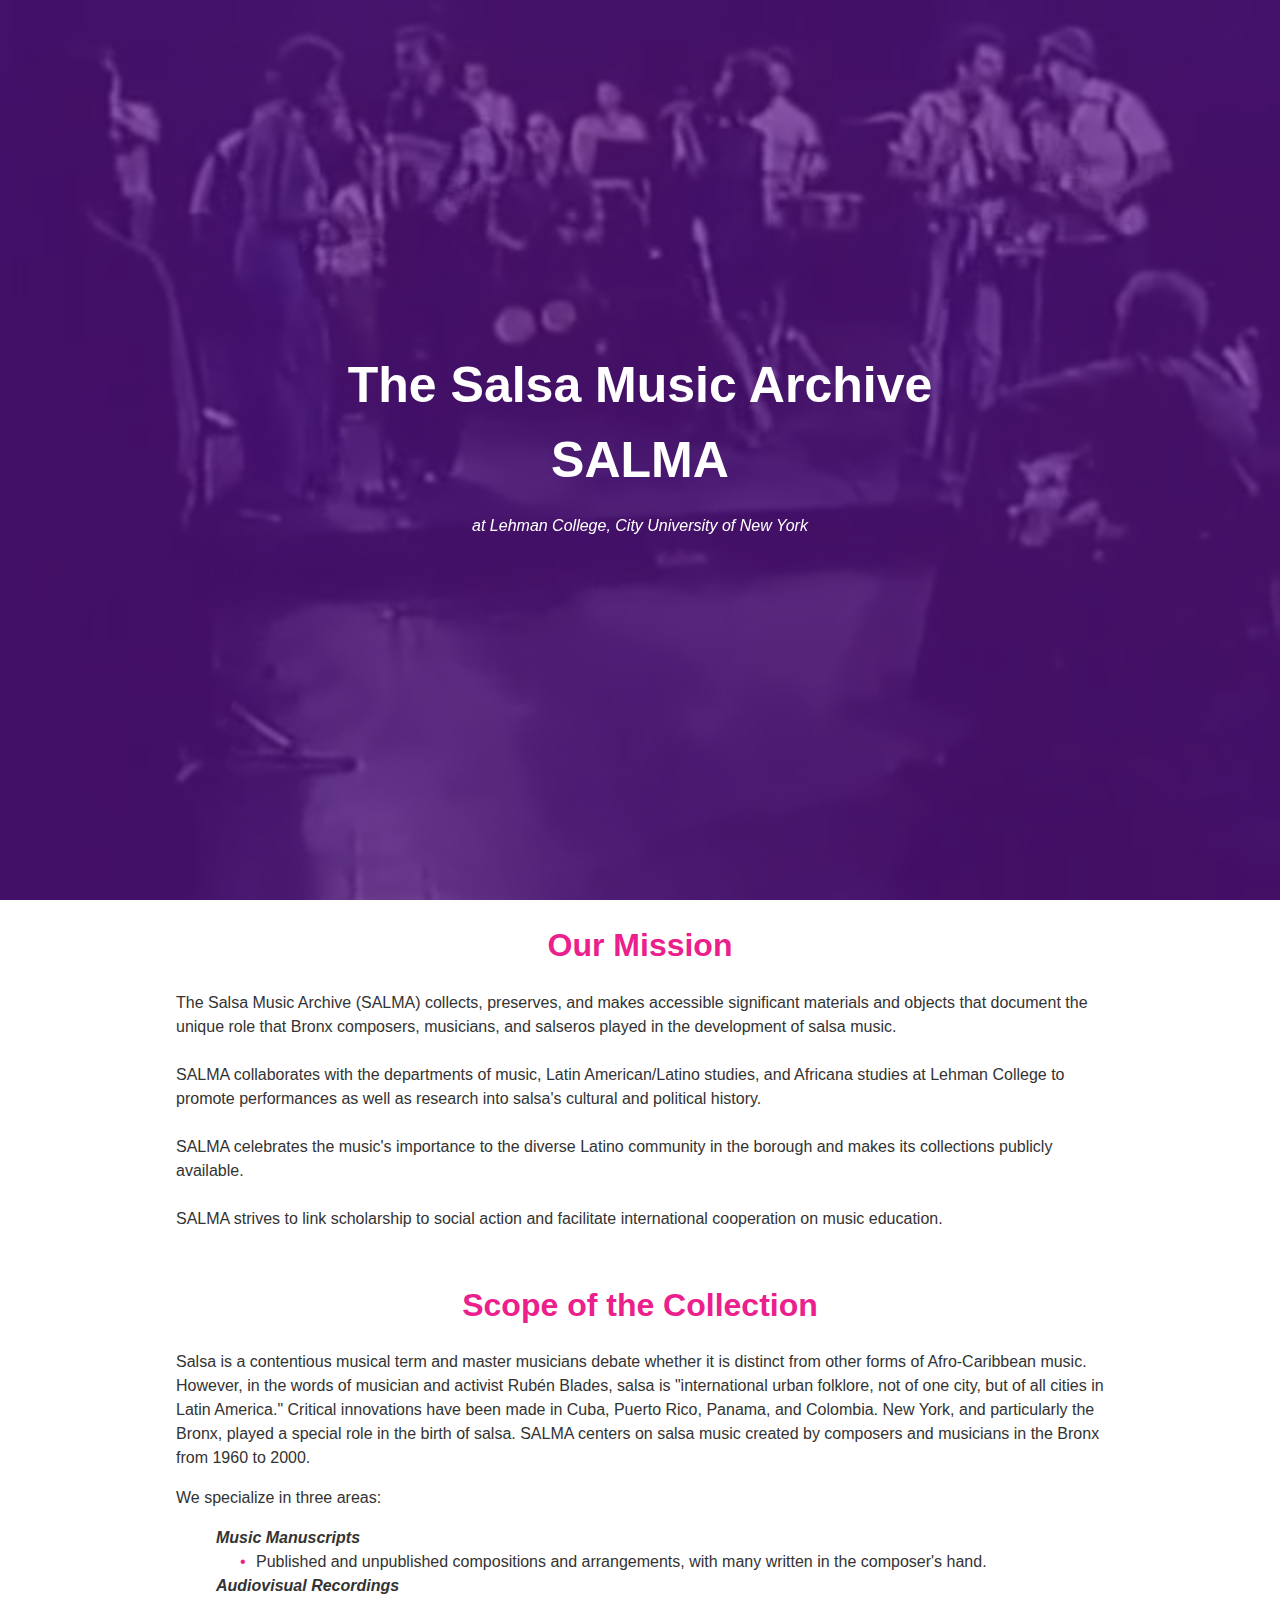
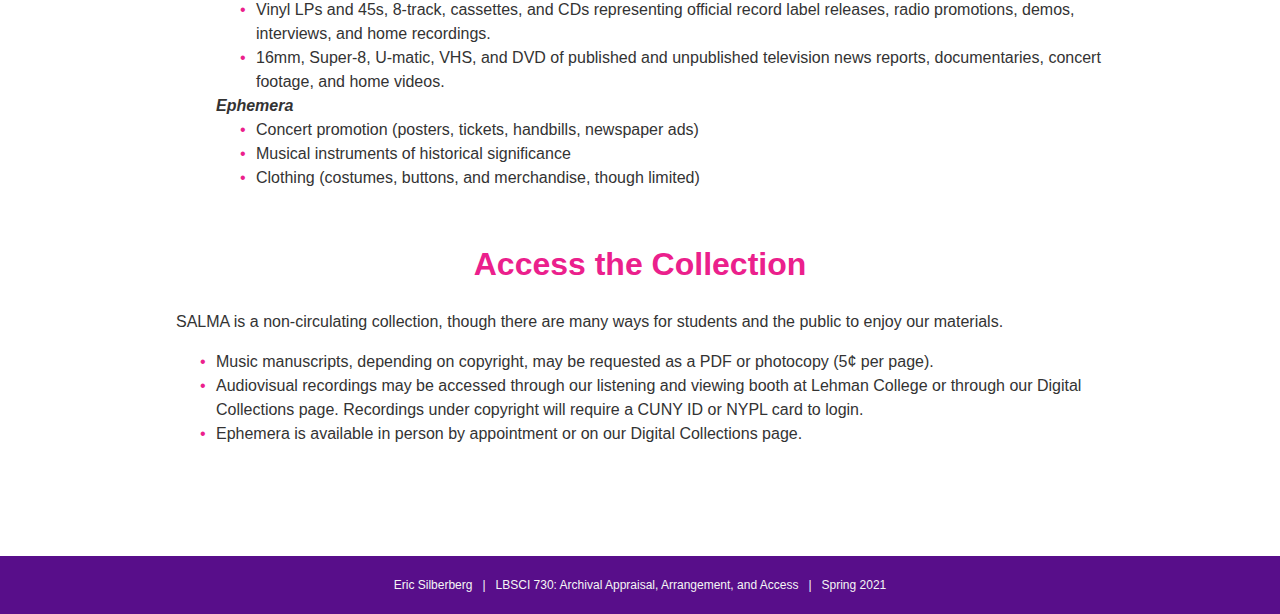
==== index.html @ 9d132114 "first commit" ====
<!DOCTYPE html>
<html lang="en">
<head>
    <meta charset="UTF-8">
    <meta name="viewport" content="width=device-width, initial-scale=1.0">
    <title>Salsa Music Archive</title>
    <link rel="stylesheet" href="style.css">
</head>
<body>
    <header class="v-header container">
        <div class="fullscreen-video-wrap">
            <video src="media/smIntoVideo.mp4" autoplay="true" 
            loop="true" muted="true"></video>
        </div>
        
        <div class="header-overlay"></div>
       
        <div class="header-content">
            <h1>The Salsa Music Archive SALMA</h1>
            <p><i>at Lehman College, City University of New York</i></p>
            <!-- <a href="#" class="btn">Read More</a> -->
        </div>
    </header>
    <section class="section-a">
        <div class="text-container">
            <h1>Our Mission</h1>
            <p>The Salsa Music Archive (SALMA) collects, preserves, and makes accessible significant materials and objects that document the unique role that Bronx composers, musicians, and salseros played in the development of salsa music.
            <br><br>
            SALMA collaborates with the departments of music, Latin American/Latino studies, and Africana studies at Lehman College to promote performances as well as research into salsa's cultural and political history. 
            <br><br>
            SALMA celebrates the music's importance to the diverse Latino community in the borough and makes its collections publicly available.
            <br><br>
            SALMA strives to link scholarship to social action and facilitate international cooperation on music education. 
            </p>
        </div>
    </section>
   
    <section class="section-b">
        <div class="text-container">
            <h1>Scope of the Collection</h1>
            <p>
                Salsa is a contentious musical term and master musicians debate whether it is distinct from other forms of Afro-Caribbean music. However, in the words of musician and activist Rubén Blades, salsa is "international urban folklore, not of one city, but of all cities in Latin America." Critical innovations have been made in Cuba, Puerto Rico, Panama, and Colombia. New York, and particularly the Bronx, played a special role in the birth of salsa. SALMA centers on salsa music created by composers and musicians in the Bronx from 1960 to 2000.  
            </p>
            <p>
                We specialize in three areas:
            </p>
            <ul class="main-list">
                <li><i><b>Music Manuscripts</b></i>
                    <ul class="sub-list">
                        <li>Published and unpublished compositions and arrangements, with many written in the composer's hand.</li>
                    </ul>
                </li> 
                <li><i><b>Audiovisual Recordings</b></i>
                    <ul class="sub-list">
                        <li>Vinyl LPs and 45s, 8-track, cassettes, and CDs representing official record label releases, radio promotions, demos, interviews, and home recordings.</li>
                        <li>16mm, Super-8, U-matic, VHS, and DVD of published and unpublished television news reports, documentaries, concert footage, and home videos.</li>
                    </ul>
                </li>
                <li><b><i>Ephemera</i></b>
                    <ul class="sub-list">
                        <li>Concert promotion (posters, tickets, handbills, newspaper ads)</li>
                        <li>Musical instruments of historical significance</li>
                        <li>Clothing (costumes, buttons, and merchandise, though limited)</li>
                    </ul>  
            </ul>

        </div>
    </section>
    <section class="section-c">
        <div class="text-container">
            <h1>Access the Collection</h1>
            <p>
                SALMA is a non-circulating collection, though there are many ways for students and the public to enjoy our materials.
            </p>
            <ul class="sub-list">
                <li>Music manuscripts, depending on copyright, may be requested as a PDF or photocopy (5¢ per page).</li>
                <li>Audiovisual recordings may be accessed through our listening and viewing booth at Lehman College or through our Digital Collections page. Recordings under copyright will require a CUNY ID or NYPL card to login.</li>
                <li>Ephemera is available in person by appointment or on our Digital Collections page.</li>
            </ul>
        </div>
    </section>
    <footer>
            <p>Eric Silberberg &nbsp;&nbsp|&nbsp;&nbsp LBSCI 730: Archival Appraisal, Arrangement, and Access &nbsp;&nbsp|&nbsp;&nbsp Spring 2021</p>
    </footer>
    
</body>
</html>
---- style.css ----
:root {
    --blue: #37eaf7;
    --magenta: #eb208c;
    --orange: #f07e0d;
    --purple: #580e8a;
    --dark: #333;
}

*{
    box-sizing: border-box;
}
body{
    margin: 0;
    font-family: 'Segoe UI', Tahoma, Geneva, Verdana, sans-serif;
    font-size: 1rem;
    line-height: 1.5;
    color: var(--dark);
    overflow-x: hidden;
}

.v-header{
    height: 100vh;
    display: flex;
    align-items: center;
    color: white;
}

.container{
    max-width: 800px;
    padding-left: 1rem;
    padding-right: 1rem;
    margin: auto;
    text-align: center;
}

.fullscreen-video-wrap{
    position: absolute;
    top: 0;
    left:0;
    width: 100%;
    height: 100vh;
    overflow:hidden;
}

.fullscreen-video-wrap video{
    min-width: 100%;
    min-height: 100%;
}

.header-overlay{
    height: 100vh;
    width: 100%;
    position: absolute;
    top: 0;
    left: 0;
    background: var(--purple);
    z-index: 1;
    opacity: 0.7;
}

.header-content{
    z-index: 2;
}

.header-content h1{
    font-size: 50px;
    margin-bottom: 0;
}

.header-content p{
    font-size: 1rem;
    display: block;
    padding-bottom: 2rem;
}

/* .btn{
    background: var(--orange);
    color: white;
    font-size: 1.2rem;
    padding: 1rem 2rem;
    text-decoration: none;
} */

.text-container{
    max-width: 960px;
    padding-left: 1rem;
    padding-right: 1rem;
    margin: auto; 
}
.text-container h1{
    color: var(--magenta);
    text-align: center;
}
section{
    margin-bottom: 50px;
}
ul {
    list-style: none;
  }
ul.sub-list li::before{
    content: "\2022";
    color:var(--magenta);
    display: inline-block;
    width: 1em;
    margin-left: -1em;
}


footer{
    background: var(--purple);
    color: whitesmoke;
    font-size: 12px;
    text-align: center;
    padding: 8px 0;
    margin-top: 110px;
}


@media(max-width:960px){
    .container{
        padding-right: 3rem;
        padding-left: 3rem;
    }
    .text-container{
        padding-right: 3rem;
        padding-left: 3rem;
    }
}
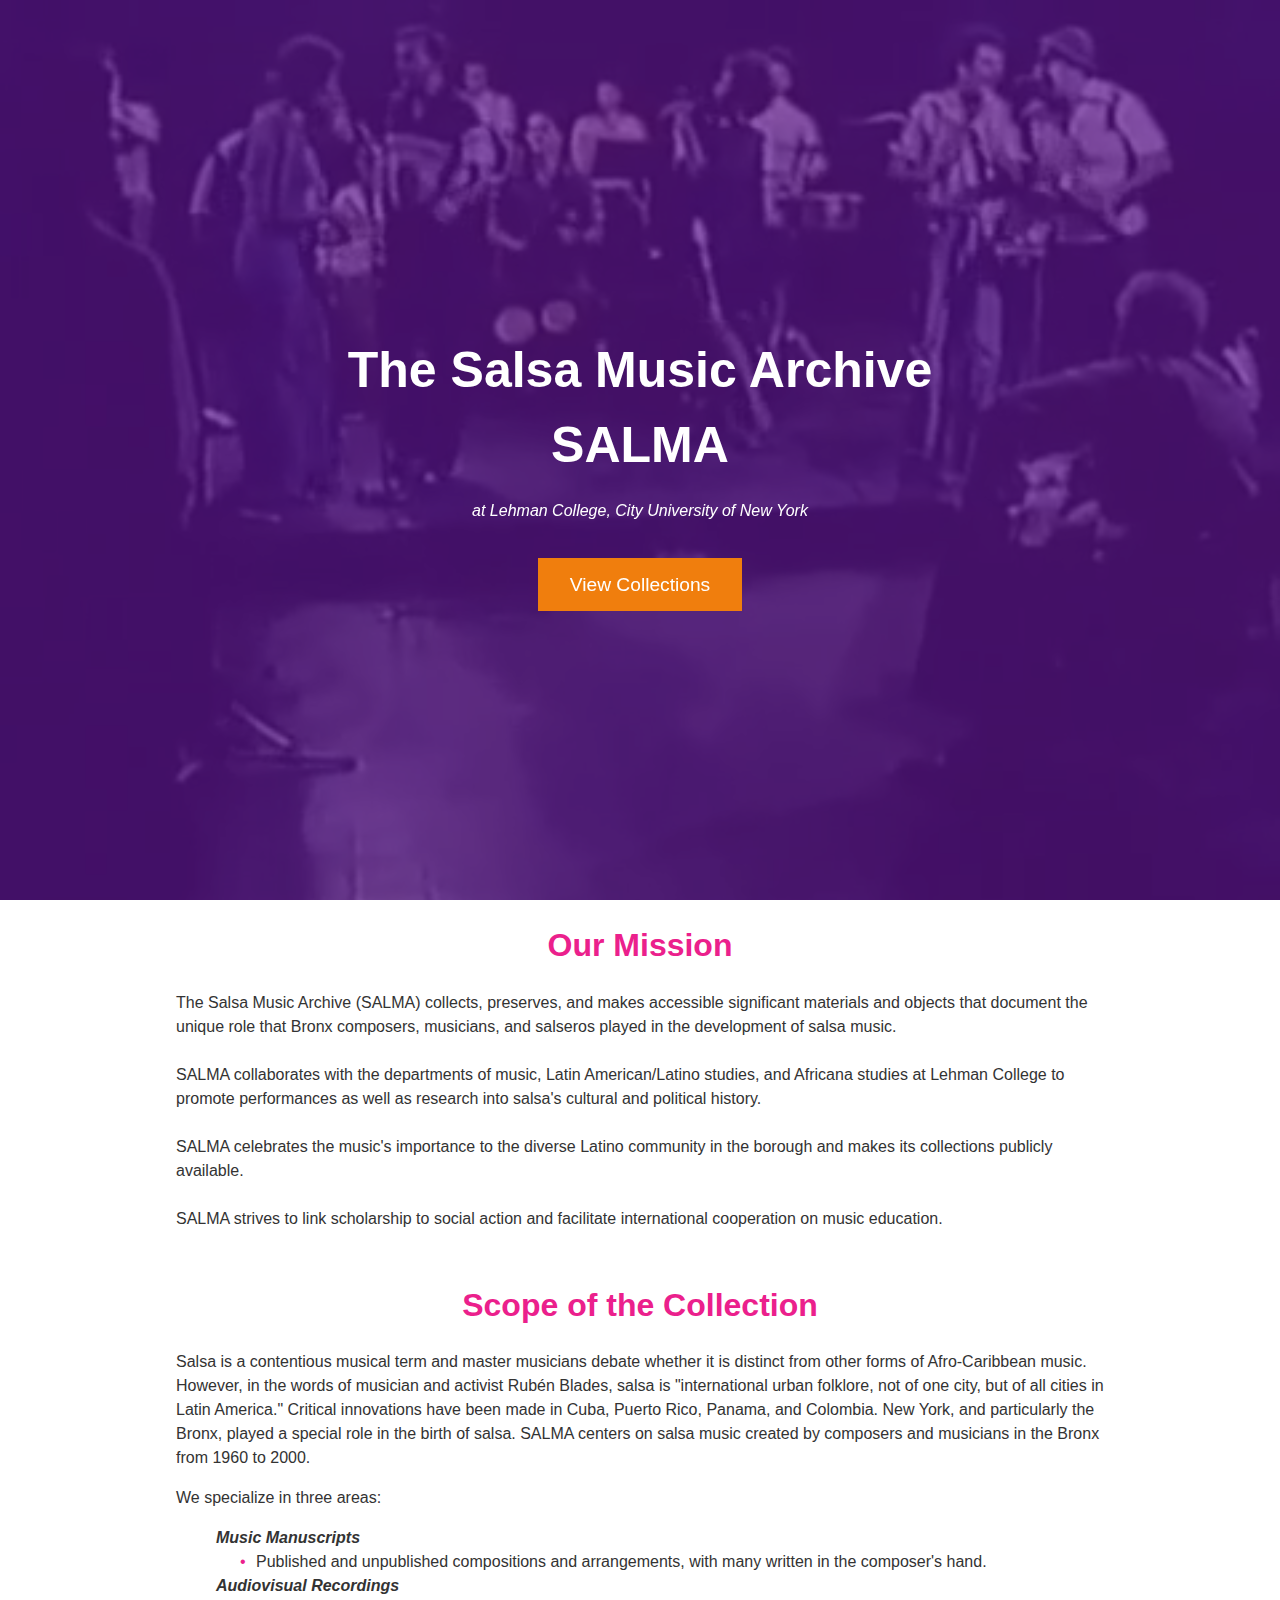
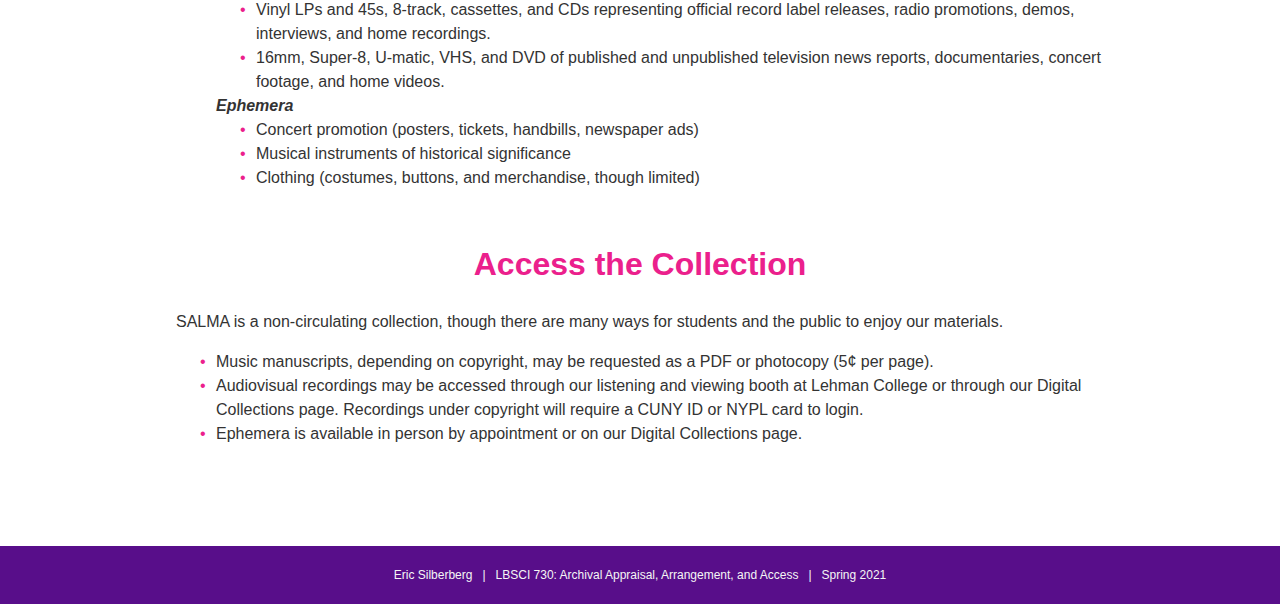
==== commit 68aee429: "added first collection" ====
--- a/index.html
+++ b/index.html
@@ -18,9 +18,10 @@
         <div class="header-content">
             <h1>The Salsa Music Archive SALMA</h1>
             <p><i>at Lehman College, City University of New York</i></p>
-            <!-- <a href="#" class="btn">Read More</a> -->
+            <a href="amadeo.html" class="btn">View Collections</a>
         </div>
     </header>
+    
     <section class="section-a">
         <div class="text-container">
             <h1>Our Mission</h1>
--- a/style.css
+++ b/style.css
@@ -73,13 +73,46 @@
     padding-bottom: 2rem;
 }
 
-/* .btn{
+.btn{
     background: var(--orange);
     color: white;
     font-size: 1.2rem;
     padding: 1rem 2rem;
     text-decoration: none;
-} */
+}
+.btn:hover{
+    background: var(--blue);
+}
+
+.nav-bar{
+    background-color: var(--blue);
+    
+}
+.nav-bar ul{
+    list-style-type: none;
+    margin: 0;
+    padding: 0;
+    overflow: hidden;
+}
+.nav-bar li{
+    float: left;
+    display: inline;
+    font-weight: bold;
+}
+.nav-bar li a{
+    display: block;
+    color: white;
+    text-align: center;
+    padding: 14px 16px;
+    text-decoration: none;
+}
+.nav-bar li a:hover{
+    color: var(--orange);
+}
+.nav-pages{
+    max-width: 960px;
+}
+
 
 .text-container{
     max-width: 960px;
@@ -91,6 +124,12 @@
     color: var(--magenta);
     text-align: center;
 }
+.text-container img{
+    text-align: center;
+    display: block;
+    margin: auto;
+}
+
 section{
     margin-bottom: 50px;
 }
@@ -105,14 +144,30 @@
     margin-left: -1em;
 }
 
-
 footer{
     background: var(--purple);
+    display: block;
     color: whitesmoke;
     font-size: 12px;
     text-align: center;
     padding: 8px 0;
-    margin-top: 110px;
+    margin-top: 100px;
+    position: sticky; 
+}
+
+.items-container{
+    display: grid;
+    grid-template-columns: repeat(4, 1fr);
+    grid-gap: 1rem;
+    text-align: center;
+}
+.item{
+    position: relative;
+    max-width: 300px;
+}
+.item-image{
+    display: block;
+    width: 100%;
 }
 
 
@@ -125,4 +180,5 @@
         padding-right: 3rem;
         padding-left: 3rem;
     }
+
 }